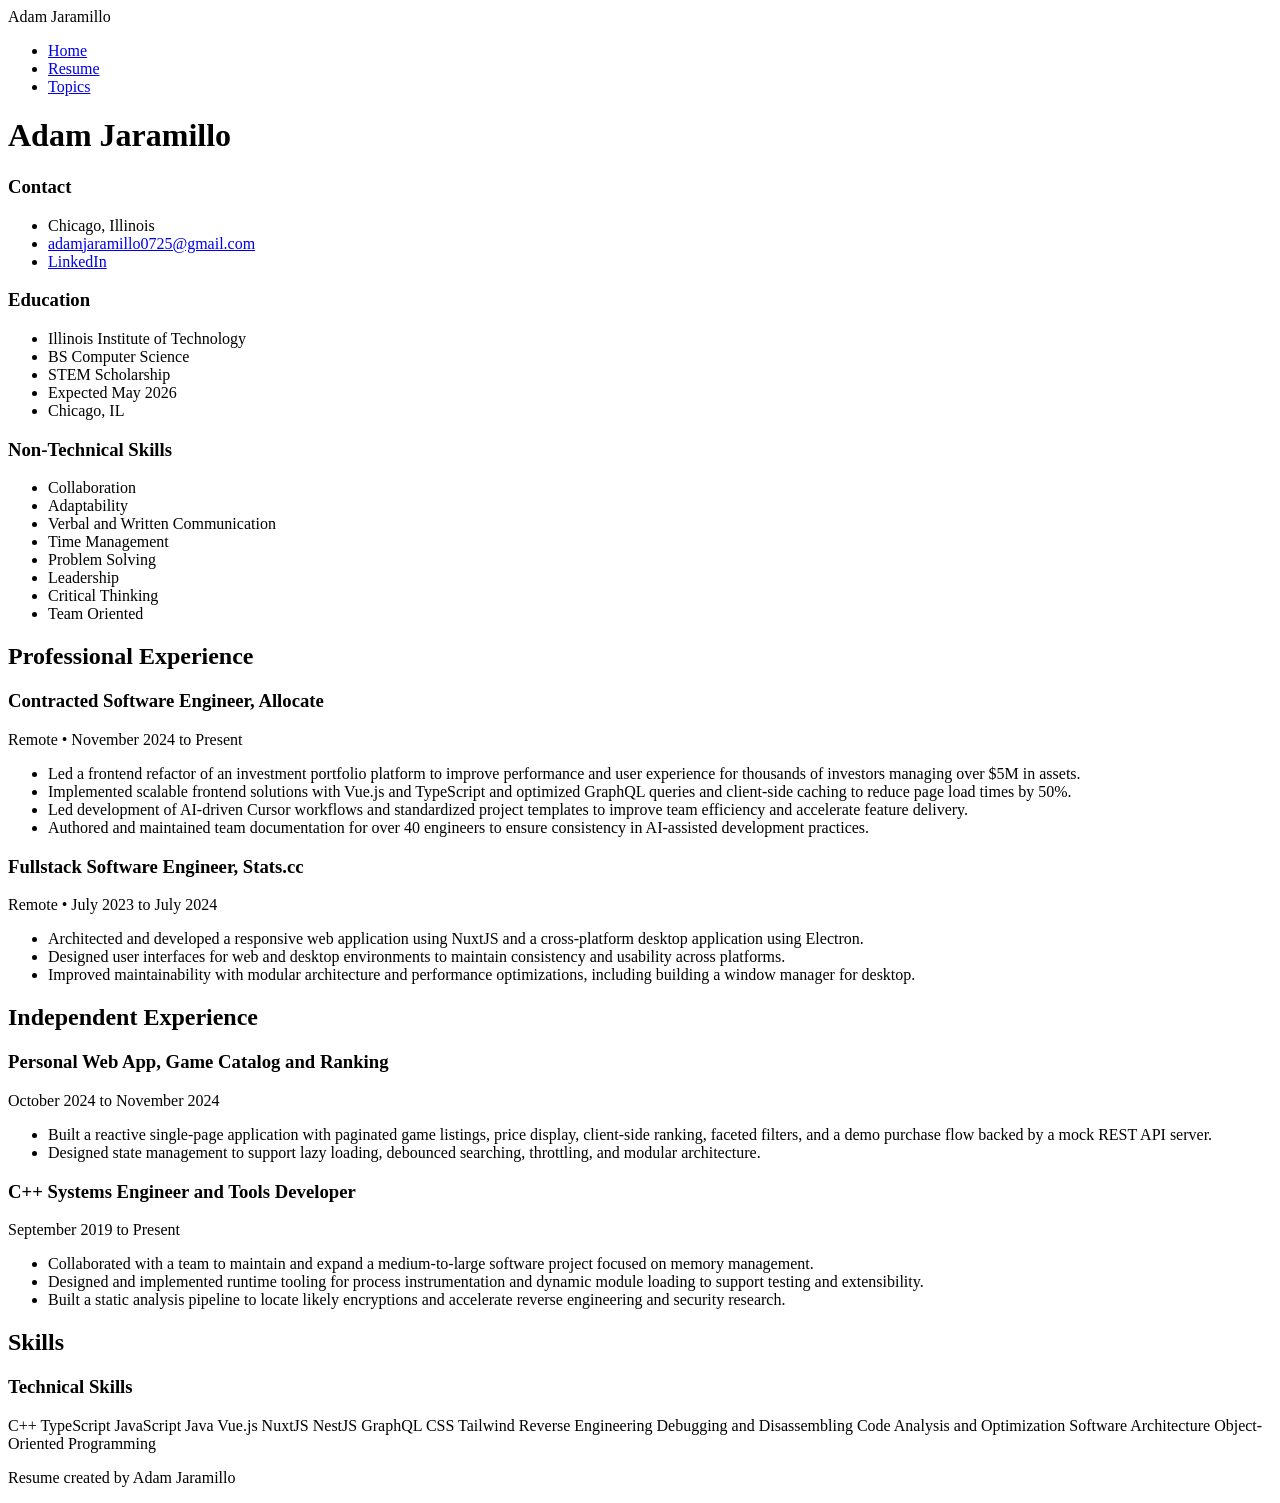
==== resume.html @ 9885abce "Modernized structure and styles" ====
<!DOCTYPE html>
<html lang="en">
  <head>
    <meta charset="UTF-8">
    <title>Resume</title>
    <link rel="stylesheet" href="styles.css">
  </head>
  <body>
    <nav>
      <div class="nav-inner">
        <span class="nav-logo">Adam Jaramillo</span>
        <ul>
          <li><a href="index.html">Home</a></li>
          <li><a href="resume.html" class="active">Resume</a></li>
          <li><a href="topics.html">Topics</a></li>
        </ul>
      </div>
    </nav>
    <header class="page-hero">
      <div class="container">
        <h1>Adam Jaramillo</h1>
      </div>
    </header>
    <main>
      <div class="container">
        <div class="resume-wrap">
          <aside class="resume-sidebar">
            <h3>Contact</h3>
            <div class="divider"></div>
            <ul>
              <li>Chicago, Illinois</li>
              <li><a href="mailto:adamjaramillo0725@gmail.com">adamjaramillo0725@gmail.com</a></li>
              <li><a href="https://www.linkedin.com/in/adam-jaramillo-408891251" target="_blank">LinkedIn</a></li>
            </ul>
            <h3>Education</h3>
            <div class="divider"></div>
            <ul>
              <li>Illinois Institute of Technology</li>
              <li>BS Computer Science</li>
              <li>STEM Scholarship</li>
              <li>Expected May 2026</li>
              <li>Chicago, IL</li>
            </ul>
            <h3>Non-Technical Skills</h3>
            <div class="divider"></div>
            <ul>
              <li>Collaboration</li>
              <li>Adaptability</li>
              <li>Verbal and Written Communication</li>
              <li>Time Management</li>
              <li>Problem Solving</li>
              <li>Leadership</li>
              <li>Critical Thinking</li>
              <li>Team Oriented</li>
            </ul>
          </aside>
          <div class="resume-main">
            <section>
              <h2>Professional Experience</h2>
              <div class="divider"></div>
              <div class="resume-entry">
                <h3>Contracted Software Engineer, Allocate</h3>
                <p class="meta">Remote &bull; November 2024 to Present</p>
                <ul>
                  <li>Led a frontend refactor of an investment portfolio platform to improve performance and user experience for thousands of investors managing over $5M in assets.</li>
                  <li>Implemented scalable frontend solutions with Vue.js and TypeScript and optimized GraphQL queries and client-side caching to reduce page load times by 50%.</li>
                  <li>Led development of AI-driven Cursor workflows and standardized project templates to improve team efficiency and accelerate feature delivery.</li>
                  <li>Authored and maintained team documentation for over 40 engineers to ensure consistency in AI-assisted development practices.</li>
                </ul>
              </div>
              <div class="resume-entry">
                <h3>Fullstack Software Engineer, Stats.cc</h3>
                <p class="meta">Remote &bull; July 2023 to July 2024</p>
                <ul>
                  <li>Architected and developed a responsive web application using NuxtJS and a cross-platform desktop application using Electron.</li>
                  <li>Designed user interfaces for web and desktop environments to maintain consistency and usability across platforms.</li>
                  <li>Improved maintainability with modular architecture and performance optimizations, including building a window manager for desktop.</li>
                </ul>
              </div>
            </section>
            <section>
              <h2>Independent Experience</h2>
              <div class="divider"></div>
              <div class="resume-entry">
                <h3>Personal Web App, Game Catalog and Ranking</h3>
                <p class="meta">October 2024 to November 2024</p>
                <ul>
                  <li>Built a reactive single-page application with paginated game listings, price display, client-side ranking, faceted filters, and a demo purchase flow backed by a mock REST API server.</li>
                  <li>Designed state management to support lazy loading, debounced searching, throttling, and modular architecture.</li>
                </ul>
              </div>
              <div class="resume-entry">
                <h3>C++ Systems Engineer and Tools Developer</h3>
                <p class="meta">September 2019 to Present</p>
                <ul>
                  <li>Collaborated with a team to maintain and expand a medium-to-large software project focused on memory management.</li>
                  <li>Designed and implemented runtime tooling for process instrumentation and dynamic module loading to support testing and extensibility.</li>
                  <li>Built a static analysis pipeline to locate likely encryptions and accelerate reverse engineering and security research.</li>
                </ul>
              </div>
            </section>
            <section>
              <h2>Skills</h2>
              <div class="divider"></div>
              <div class="resume-entry">
                <h3>Technical Skills</h3>
                <div class="skill-tags">
                  <span class="skill-tag">C++</span>
                  <span class="skill-tag">TypeScript</span>
                  <span class="skill-tag">JavaScript</span>
                  <span class="skill-tag">Java</span>
                  <span class="skill-tag">Vue.js</span>
                  <span class="skill-tag">NuxtJS</span>
                  <span class="skill-tag">NestJS</span>
                  <span class="skill-tag">GraphQL</span>
                  <span class="skill-tag">CSS</span>
                  <span class="skill-tag">Tailwind</span>
                  <span class="skill-tag">Reverse Engineering</span>
                  <span class="skill-tag">Debugging and Disassembling</span>
                  <span class="skill-tag">Code Analysis and Optimization</span>
                  <span class="skill-tag">Software Architecture</span>
                  <span class="skill-tag">Object-Oriented Programming</span>
                </div>
              </div>
            </section>
          </div>
        </div>
      </div>
    </main>
    <footer>
      <p>Resume created by Adam Jaramillo</p>
    </footer>
  </body>
</html>
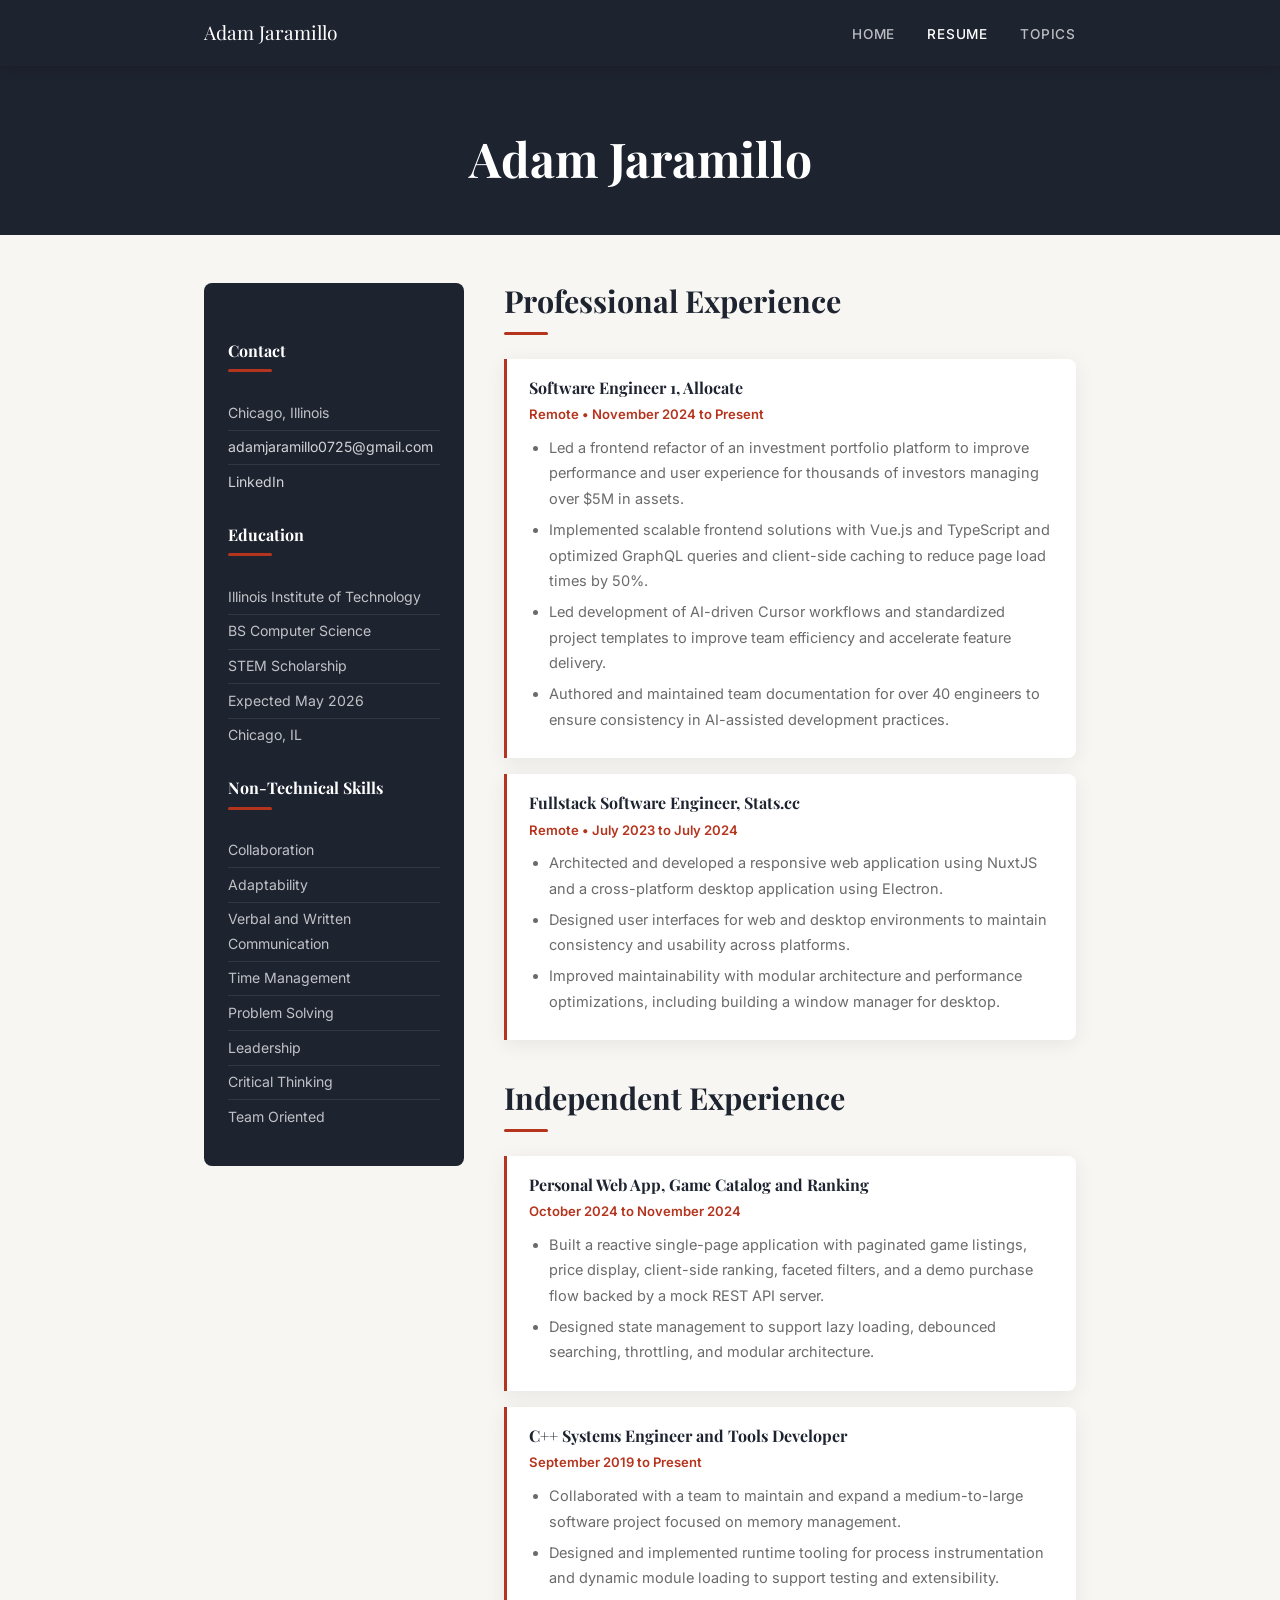
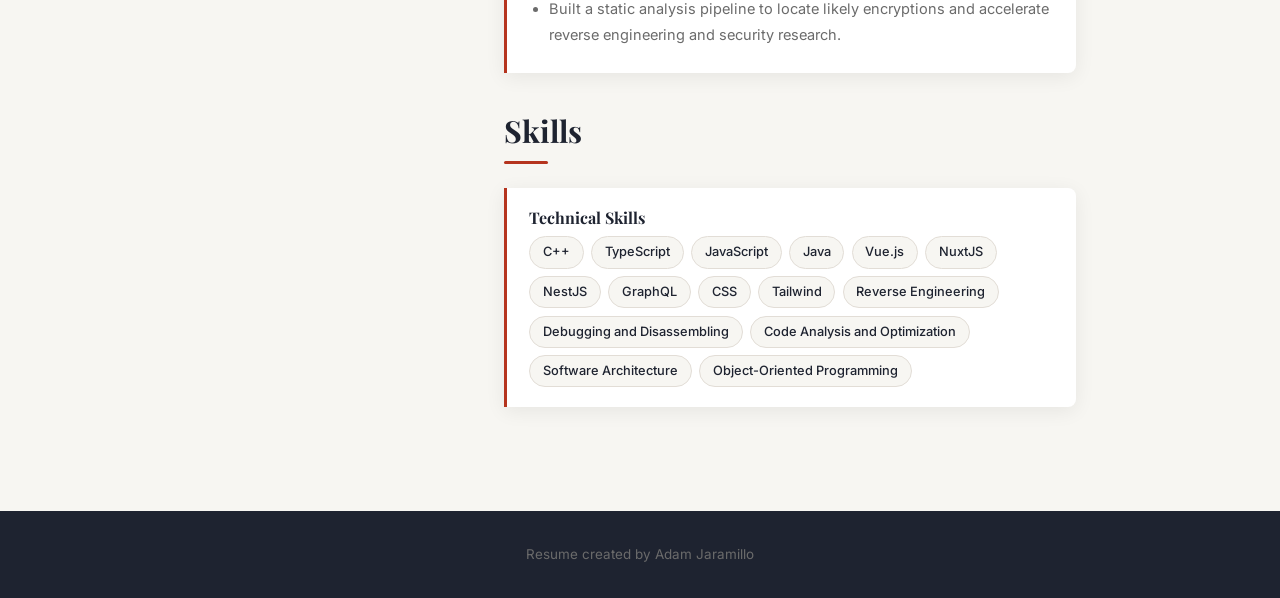
==== commit b4a3e91f: "Updated resume" ====
--- a/resume.html
+++ b/resume.html
@@ -59,7 +59,7 @@
               <h2>Professional Experience</h2>
               <div class="divider"></div>
               <div class="resume-entry">
-                <h3>Contracted Software Engineer, Allocate</h3>
+                <h3>Software Engineer 1, Allocate</h3>
                 <p class="meta">Remote &bull; November 2024 to Present</p>
                 <ul>
                   <li>Led a frontend refactor of an investment portfolio platform to improve performance and user experience for thousands of investors managing over $5M in assets.</li>
--- a/styles.css
+++ b/styles.css
@@ -0,0 +1,484 @@
+@import url('https://fonts.googleapis.com/css2?family=Playfair+Display:wght@700&family=Inter:wght@300;400;500;600&display=swap');
+
+/* reset */
+*,
+*::before,
+*::after {
+  box-sizing: border-box;
+  margin: 0;
+  padding: 0;
+}
+
+/* variables */
+:root {
+  --bg: #f7f6f2;
+  --surface: #ffffff;
+  --accent: #b5341e;
+  --dark: #1e2330;
+  --text: #1e2330;
+  --muted: #6b6b6b;
+  --border: #e2ddd6;
+  --font-h: 'Playfair Display', Georgia, serif;
+  --font-b: 'Inter', sans-serif;
+  --max: 920px;
+  --r: 8px;
+  --shadow: 0 4px 20px rgba(0, 0, 0, 0.07);
+  --ease: 0.22s ease;
+}
+
+html {
+  scroll-behavior: smooth;
+}
+
+body {
+  font-family: var(--font-b);
+  background: var(--bg);
+  color: var(--text);
+  font-size: 1rem;
+  line-height: 1.75;
+}
+
+/* element */
+h1,
+h2,
+h3 {
+  font-family: var(--font-h);
+  color: var(--dark);
+  line-height: 1.2;
+}
+
+h1 {
+  font-size: clamp(2rem, 5vw, 3rem);
+}
+
+h2 {
+  font-size: clamp(1.35rem, 3vw, 1.9rem);
+  margin-bottom: 0.75rem;
+}
+
+h3 {
+  font-size: 1.1rem;
+  margin-bottom: 0.4rem;
+}
+
+p {
+  color: var(--muted);
+  margin-bottom: 0.9rem;
+}
+
+p:last-child {
+  margin-bottom: 0;
+}
+
+a {
+  color: var(--accent);
+  text-decoration: none;
+  transition: opacity var(--ease);
+}
+
+a:hover {
+  opacity: 0.7;
+}
+
+ul {
+  list-style: none;
+}
+
+img,
+video {
+  display: block;
+  max-width: 100%;
+  border-radius: var(--r);
+}
+
+/* helpers */
+.container {
+  max-width: var(--max);
+  margin: 0 auto;
+  padding: 0 1.5rem;
+}
+
+.section {
+  padding: 4rem 0;
+}
+
+.alt-section {
+  background: var(--surface);
+  border-top: 1px solid var(--border);
+  border-bottom: 1px solid var(--border);
+}
+
+.divider {
+  width: 44px;
+  height: 3px;
+  background: var(--accent);
+  border-radius: 2px;
+  margin: 0.6rem 0 1.5rem;
+}
+
+/* nav */
+nav {
+  background: var(--dark);
+  position: sticky;
+  top: 0;
+  z-index: 100;
+  box-shadow: 0 2px 12px rgba(0, 0, 0, 0.18);
+}
+
+.nav-inner {
+  display: flex;
+  align-items: center;
+  justify-content: space-between;
+  padding: 1rem 1.5rem;
+  max-width: var(--max);
+  margin: 0 auto;
+}
+
+.nav-logo {
+  font-family: var(--font-h);
+  font-size: 1.2rem;
+  color: #fff;
+}
+
+nav ul {
+  display: flex;
+  gap: 2rem;
+}
+
+nav ul li a {
+  color: rgba(255, 255, 255, 0.7);
+  font-size: 0.85rem;
+  font-weight: 500;
+  letter-spacing: 0.06em;
+  text-transform: uppercase;
+  transition: color var(--ease);
+}
+
+nav ul li a:hover,
+nav ul li a.active {
+  color: #fff;
+  opacity: 1;
+}
+
+/* hero */
+.hero {
+  background: var(--dark);
+  color: #fff;
+  padding: 6rem 1.5rem 5rem;
+  text-align: center;
+  position: relative;
+  overflow: hidden;
+}
+
+.hero::before {
+  content: '';
+  position: absolute;
+  inset: 0;
+  background: radial-gradient(ellipse at 65% 35%, rgba(181, 52, 30, 0.38) 0%, transparent 65%);
+}
+
+.hero h1 {
+  color: #fff;
+  position: relative;
+}
+
+.hero .subtitle {
+  color: rgba(255, 255, 255, 0.65);
+  margin: 0.75rem 0 2rem;
+  position: relative;
+}
+
+.btn {
+  display: inline-block;
+  padding: 0.7rem 1.9rem;
+  background: var(--accent);
+  color: #fff;
+  border-radius: var(--r);
+  font-weight: 600;
+  font-size: 0.9rem;
+  letter-spacing: 0.04em;
+  transition: background var(--ease), transform var(--ease);
+  position: relative;
+}
+
+.btn:hover {
+  background: #932a18;
+  opacity: 1;
+  transform: translateY(-2px);
+}
+
+.btn-dark {
+  background: var(--dark);
+}
+
+.btn-dark:hover {
+  background: #111827;
+}
+
+/* cards */
+.card-grid {
+  display: grid;
+  grid-template-columns: repeat(auto-fit, minmax(255px, 1fr));
+  gap: 1.5rem;
+  margin-top: 2rem;
+}
+
+.card {
+  background: var(--bg);
+  border: 1px solid var(--border);
+  border-radius: var(--r);
+  padding: 1.6rem;
+  box-shadow: var(--shadow);
+  transition: transform var(--ease), box-shadow var(--ease);
+}
+
+.card:hover {
+  transform: translateY(-4px);
+  box-shadow: 0 10px 32px rgba(0, 0, 0, 0.11);
+}
+
+.card h3 {
+  color: var(--dark);
+}
+
+.card-list {
+  list-style: disc;
+  padding-left: 1.2rem;
+  color: var(--muted);
+  font-size: 0.93rem;
+}
+
+.card-list li {
+  margin-bottom: 0.4rem;
+}
+
+.card-figure {
+  margin-top: 1rem;
+}
+
+.card-figure figcaption {
+  font-size: 0.8rem;
+  color: var(--muted);
+  margin-top: 0.5rem;
+  font-style: italic;
+}
+
+.card-img {
+  width: 100%;
+  object-fit: cover;
+  max-height: 200px;
+}
+
+/* resume */
+.resume-wrap {
+  display: grid;
+  grid-template-columns: 260px 1fr;
+  gap: 2.5rem;
+  padding: 3rem 0 4rem;
+  align-items: start;
+}
+
+.resume-sidebar {
+  background: var(--dark);
+  color: #fff;
+  border-radius: var(--r);
+  padding: 2rem 1.5rem;
+  position: sticky;
+  top: 80px;
+}
+
+.resume-sidebar h2,
+.resume-sidebar h3 {
+  color: #fff;
+}
+
+.resume-sidebar .divider {
+  background: var(--accent);
+}
+
+.resume-sidebar p,
+.resume-sidebar li {
+  color: rgba(255, 255, 255, 0.72);
+  font-size: 0.88rem;
+}
+
+.resume-sidebar ul {
+  margin-top: 0.4rem;
+}
+
+.resume-sidebar ul li {
+  padding: 0.28rem 0;
+  border-bottom: 1px solid rgba(255, 255, 255, 0.09);
+}
+
+.resume-sidebar ul li:last-child {
+  border-bottom: none;
+}
+
+.resume-sidebar h3 {
+  margin-top: 1.6rem;
+  font-size: 1rem;
+}
+
+.resume-sidebar a {
+  color: rgba(255, 255, 255, 0.8);
+}
+
+.resume-main section {
+  margin-bottom: 2.5rem;
+}
+
+.resume-entry {
+  background: var(--surface);
+  border-left: 3px solid var(--accent);
+  border-radius: 0 var(--r) var(--r) 0;
+  padding: 1.2rem 1.4rem;
+  margin-bottom: 1rem;
+  box-shadow: var(--shadow);
+}
+
+.resume-entry h3 {
+  font-size: 1rem;
+  color: var(--dark);
+}
+
+.resume-entry .meta {
+  font-size: 0.82rem;
+  color: var(--accent);
+  font-weight: 600;
+  margin: 0.25rem 0 0.6rem;
+}
+
+.resume-entry p {
+  font-size: 0.91rem;
+}
+
+.resume-entry ul {
+  list-style: disc;
+  padding-left: 1.2rem;
+  color: var(--muted);
+  font-size: 0.91rem;
+}
+
+.resume-entry ul li {
+  margin-bottom: 0.35rem;
+}
+
+.skill-tags {
+  display: flex;
+  flex-wrap: wrap;
+  gap: 0.45rem;
+  margin-top: 0.6rem;
+}
+
+.skill-tag {
+  background: var(--bg);
+  border: 1px solid var(--border);
+  border-radius: 99px;
+  padding: 0.25rem 0.8rem;
+  font-size: 0.8rem;
+  font-weight: 500;
+  color: var(--dark);
+}
+
+/* topics */
+.page-hero {
+  background: var(--dark);
+  padding: 4rem 1.5rem 3rem;
+  text-align: center;
+}
+
+.page-hero h1 {
+  color: #fff;
+}
+
+.page-hero p {
+  color: rgba(255, 255, 255, 0.65);
+  max-width: 560px;
+  margin: 0.5rem auto 0;
+}
+
+.topics-grid {
+  display: grid;
+  grid-template-columns: repeat(auto-fit, minmax(270px, 1fr));
+  gap: 1.75rem;
+  margin-top: 2.5rem;
+}
+
+.topic-card {
+  background: var(--surface);
+  border: 1px solid var(--border);
+  border-radius: var(--r);
+  overflow: hidden;
+  box-shadow: var(--shadow);
+  transition: transform var(--ease), box-shadow var(--ease);
+}
+
+.topic-card:hover {
+  transform: translateY(-5px);
+  box-shadow: 0 12px 36px rgba(0, 0, 0, 0.12);
+}
+
+.topic-card-header {
+  background: var(--dark);
+  color: #fff;
+  padding: 1.1rem 1.4rem;
+  font-family: var(--font-h);
+  font-size: 1.05rem;
+}
+
+.topic-card-body {
+  padding: 1.25rem 1.4rem;
+}
+
+.topic-card-body p {
+  font-size: 0.91rem;
+  margin-bottom: 0.6rem;
+}
+
+.topic-card-body ul {
+  list-style: disc;
+  padding-left: 1.2rem;
+  color: var(--muted);
+  font-size: 0.88rem;
+}
+
+.topic-card-body ul li {
+  margin-bottom: 0.3rem;
+}
+
+.topic-card figure {
+  margin-top: 1rem;
+}
+
+.topic-card figure img {
+  width: 100%;
+  max-height: 200px;
+  object-fit: cover;
+  border-radius: 0;
+}
+
+.topic-card figcaption {
+  font-size: 0.8rem;
+  color: var(--muted);
+  padding: 0.5rem 1.4rem 0;
+  font-style: italic;
+}
+
+/* footer */
+footer {
+  background: var(--dark);
+  color: rgba(255, 255, 255, 0.55);
+  text-align: center;
+  padding: 2rem 1.5rem;
+  font-size: 0.84rem;
+}
+
+footer a {
+  color: rgba(255, 255, 255, 0.75);
+}
+
+footer a:hover {
+  color: #fff;
+  opacity: 1;
+}
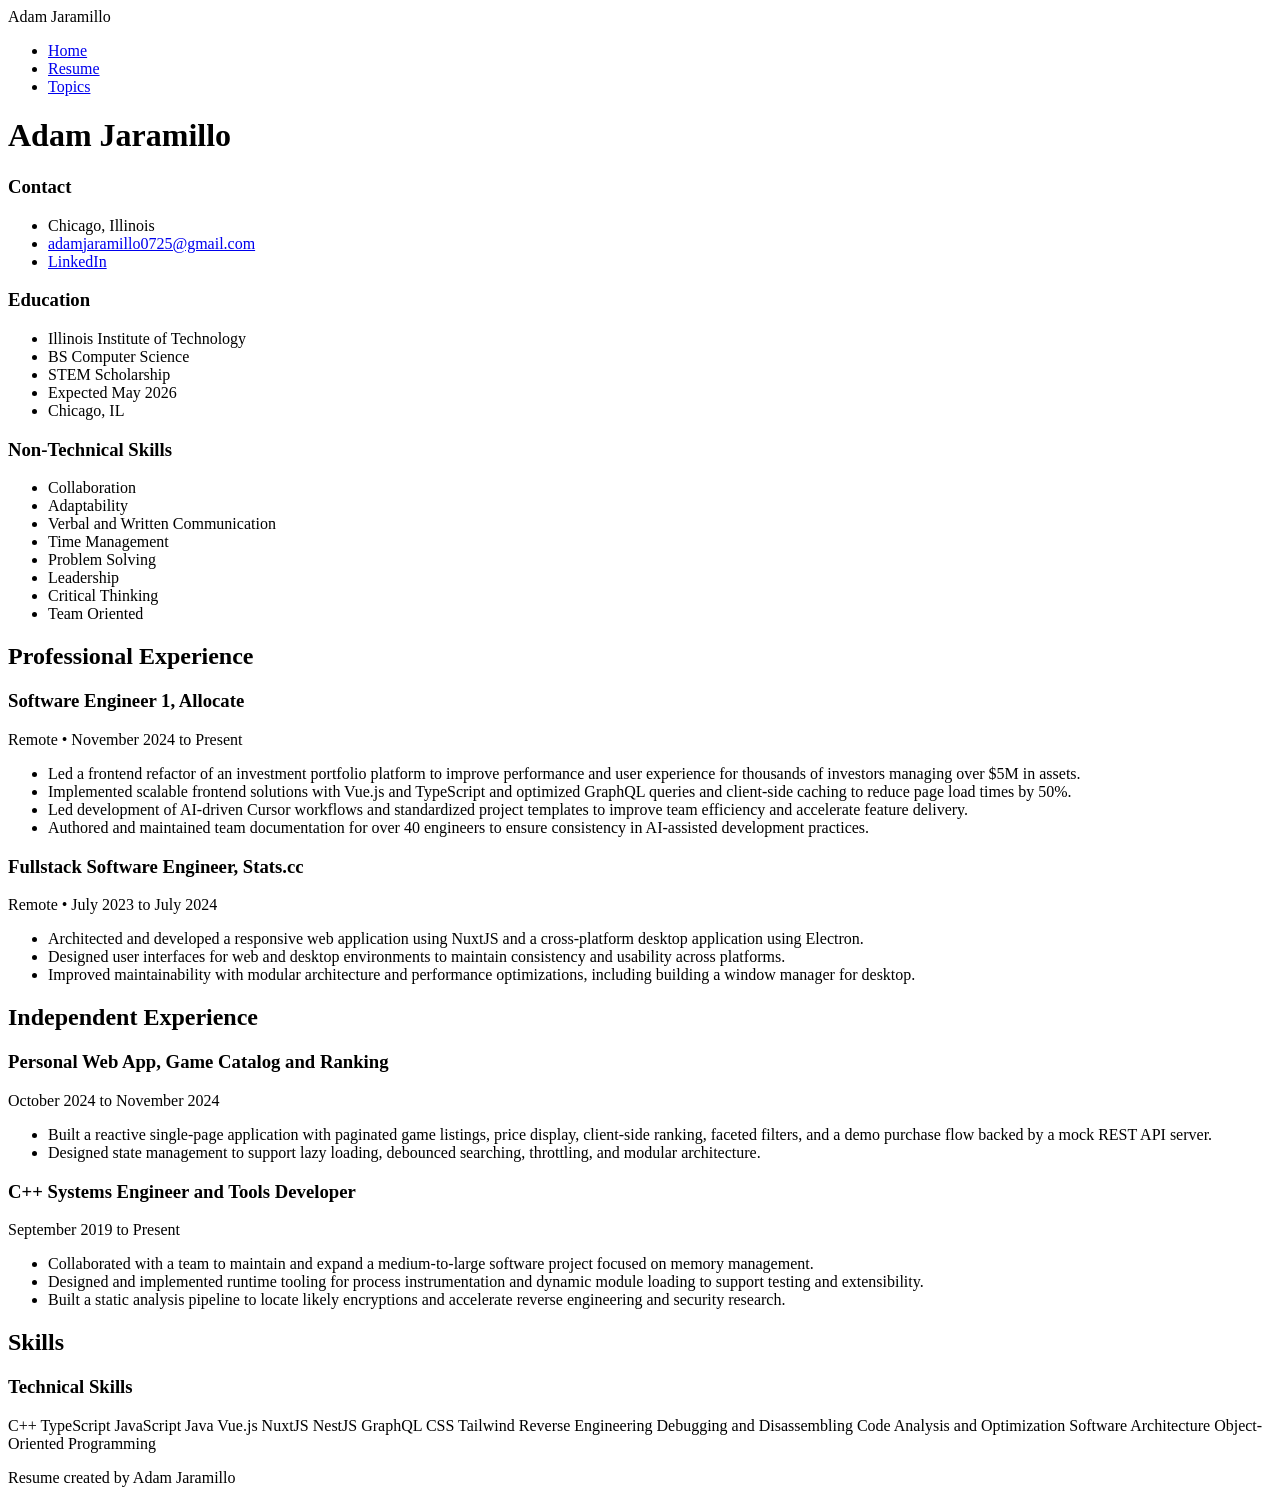
==== commit c06daa85: "refactor: remove css class names for refactoring" ====
--- a/resume.html
+++ b/resume.html
@@ -7,33 +7,31 @@
   </head>
   <body>
     <nav>
-      <div class="nav-inner">
-        <span class="nav-logo">Adam Jaramillo</span>
+      <div>
+        <span>Adam Jaramillo</span>
         <ul>
           <li><a href="index.html">Home</a></li>
-          <li><a href="resume.html" class="active">Resume</a></li>
+          <li><a href="resume.html">Resume</a></li>
           <li><a href="topics.html">Topics</a></li>
         </ul>
       </div>
     </nav>
-    <header class="page-hero">
-      <div class="container">
+    <header>
+      <div>
         <h1>Adam Jaramillo</h1>
       </div>
     </header>
     <main>
-      <div class="container">
-        <div class="resume-wrap">
-          <aside class="resume-sidebar">
+      <div>
+        <div>
+          <aside>
             <h3>Contact</h3>
-            <div class="divider"></div>
             <ul>
               <li>Chicago, Illinois</li>
               <li><a href="mailto:adamjaramillo0725@gmail.com">adamjaramillo0725@gmail.com</a></li>
               <li><a href="https://www.linkedin.com/in/adam-jaramillo-408891251" target="_blank">LinkedIn</a></li>
             </ul>
             <h3>Education</h3>
-            <div class="divider"></div>
             <ul>
               <li>Illinois Institute of Technology</li>
               <li>BS Computer Science</li>
@@ -42,7 +40,6 @@
               <li>Chicago, IL</li>
             </ul>
             <h3>Non-Technical Skills</h3>
-            <div class="divider"></div>
             <ul>
               <li>Collaboration</li>
               <li>Adaptability</li>
@@ -54,13 +51,12 @@
               <li>Team Oriented</li>
             </ul>
           </aside>
-          <div class="resume-main">
+          <div>
             <section>
               <h2>Professional Experience</h2>
-              <div class="divider"></div>
-              <div class="resume-entry">
+              <div>
                 <h3>Software Engineer 1, Allocate</h3>
-                <p class="meta">Remote &bull; November 2024 to Present</p>
+                <p>Remote &bull; November 2024 to Present</p>
                 <ul>
                   <li>Led a frontend refactor of an investment portfolio platform to improve performance and user experience for thousands of investors managing over $5M in assets.</li>
                   <li>Implemented scalable frontend solutions with Vue.js and TypeScript and optimized GraphQL queries and client-side caching to reduce page load times by 50%.</li>
@@ -68,9 +64,9 @@
                   <li>Authored and maintained team documentation for over 40 engineers to ensure consistency in AI-assisted development practices.</li>
                 </ul>
               </div>
-              <div class="resume-entry">
+              <div>
                 <h3>Fullstack Software Engineer, Stats.cc</h3>
-                <p class="meta">Remote &bull; July 2023 to July 2024</p>
+                <p>Remote &bull; July 2023 to July 2024</p>
                 <ul>
                   <li>Architected and developed a responsive web application using NuxtJS and a cross-platform desktop application using Electron.</li>
                   <li>Designed user interfaces for web and desktop environments to maintain consistency and usability across platforms.</li>
@@ -80,18 +76,17 @@
             </section>
             <section>
               <h2>Independent Experience</h2>
-              <div class="divider"></div>
-              <div class="resume-entry">
+              <div>
                 <h3>Personal Web App, Game Catalog and Ranking</h3>
-                <p class="meta">October 2024 to November 2024</p>
+                <p>October 2024 to November 2024</p>
                 <ul>
                   <li>Built a reactive single-page application with paginated game listings, price display, client-side ranking, faceted filters, and a demo purchase flow backed by a mock REST API server.</li>
                   <li>Designed state management to support lazy loading, debounced searching, throttling, and modular architecture.</li>
                 </ul>
               </div>
-              <div class="resume-entry">
+              <div>
                 <h3>C++ Systems Engineer and Tools Developer</h3>
-                <p class="meta">September 2019 to Present</p>
+                <p>September 2019 to Present</p>
                 <ul>
                   <li>Collaborated with a team to maintain and expand a medium-to-large software project focused on memory management.</li>
                   <li>Designed and implemented runtime tooling for process instrumentation and dynamic module loading to support testing and extensibility.</li>
@@ -101,25 +96,24 @@
             </section>
             <section>
               <h2>Skills</h2>
-              <div class="divider"></div>
-              <div class="resume-entry">
+              <div>
                 <h3>Technical Skills</h3>
-                <div class="skill-tags">
-                  <span class="skill-tag">C++</span>
-                  <span class="skill-tag">TypeScript</span>
-                  <span class="skill-tag">JavaScript</span>
-                  <span class="skill-tag">Java</span>
-                  <span class="skill-tag">Vue.js</span>
-                  <span class="skill-tag">NuxtJS</span>
-                  <span class="skill-tag">NestJS</span>
-                  <span class="skill-tag">GraphQL</span>
-                  <span class="skill-tag">CSS</span>
-                  <span class="skill-tag">Tailwind</span>
-                  <span class="skill-tag">Reverse Engineering</span>
-                  <span class="skill-tag">Debugging and Disassembling</span>
-                  <span class="skill-tag">Code Analysis and Optimization</span>
-                  <span class="skill-tag">Software Architecture</span>
-                  <span class="skill-tag">Object-Oriented Programming</span>
+                <div>
+                  <span>C++</span>
+                  <span>TypeScript</span>
+                  <span>JavaScript</span>
+                  <span>Java</span>
+                  <span>Vue.js</span>
+                  <span>NuxtJS</span>
+                  <span>NestJS</span>
+                  <span>GraphQL</span>
+                  <span>CSS</span>
+                  <span>Tailwind</span>
+                  <span>Reverse Engineering</span>
+                  <span>Debugging and Disassembling</span>
+                  <span>Code Analysis and Optimization</span>
+                  <span>Software Architecture</span>
+                  <span>Object-Oriented Programming</span>
                 </div>
               </div>
             </section>
@@ -131,4 +125,4 @@
       <p>Resume created by Adam Jaramillo</p>
     </footer>
   </body>
-</html>
+</html>
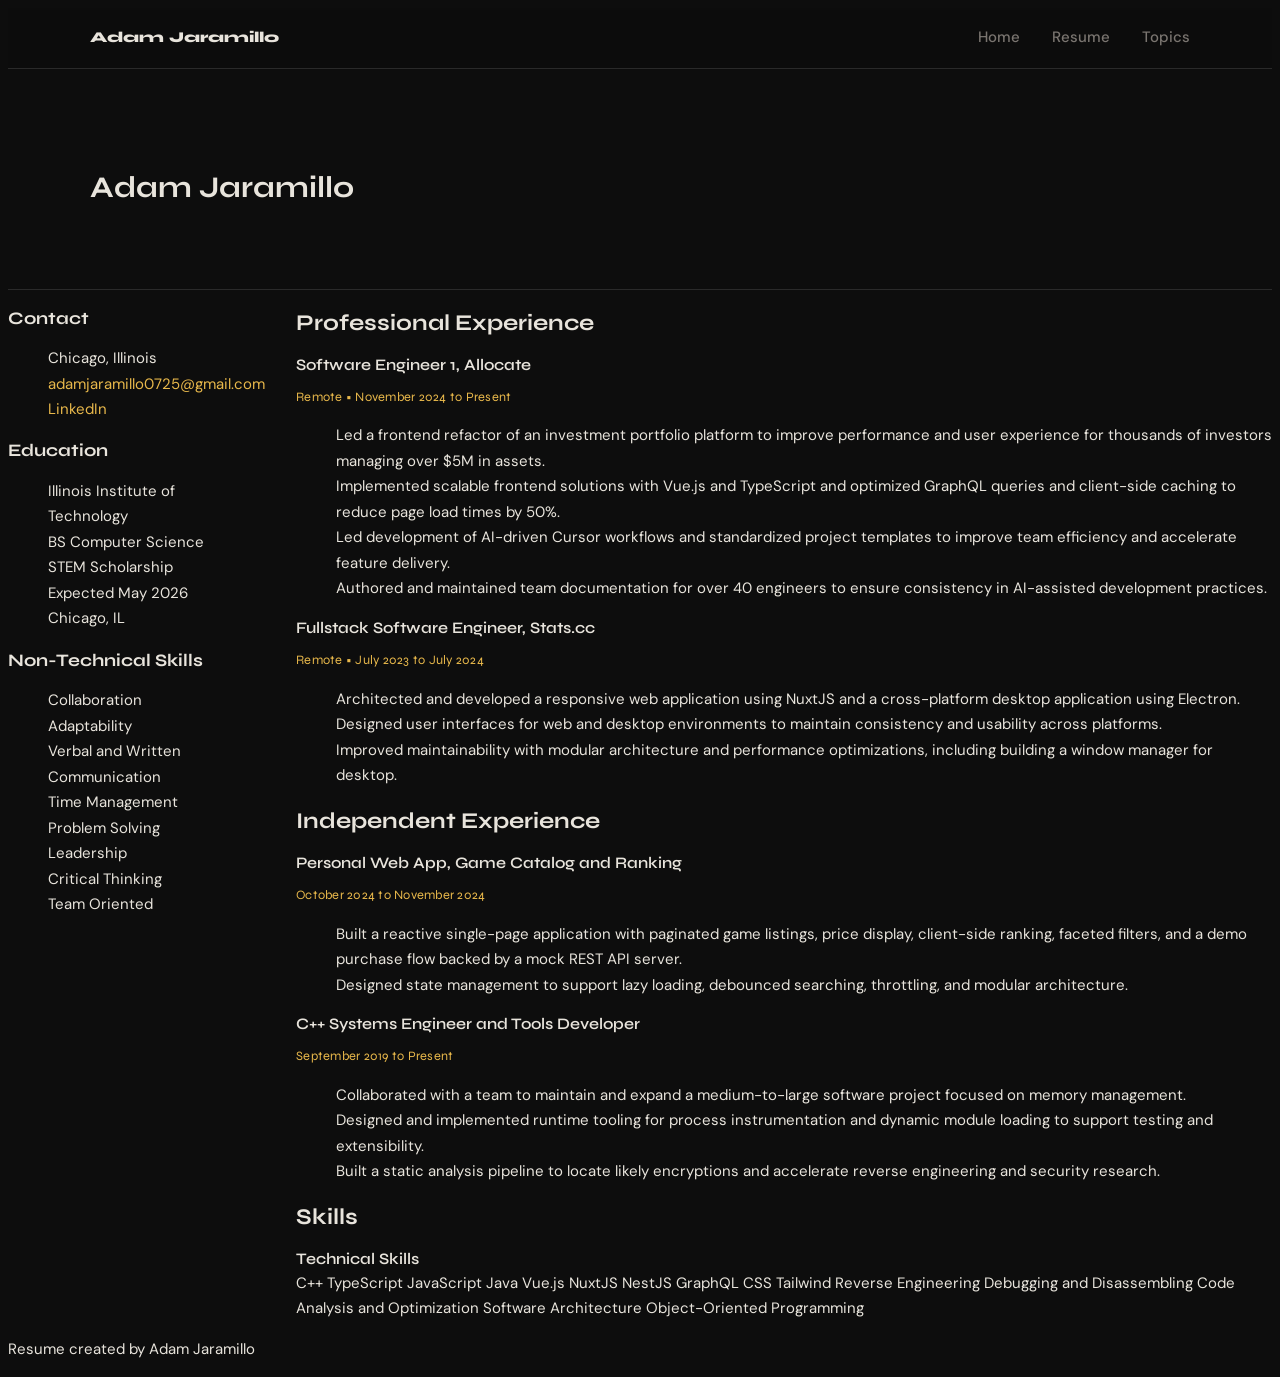
==== commit e420bfb8: "feat: add grid layout with entry styles" ====
--- a/resume.html
+++ b/resume.html
@@ -22,102 +22,100 @@
       </div>
     </header>
     <main>
-      <div>
+      <div class="resume-grid">
+        <aside>
+          <h3>Contact</h3>
+          <ul>
+            <li>Chicago, Illinois</li>
+            <li><a href="mailto:adamjaramillo0725@gmail.com">adamjaramillo0725@gmail.com</a></li>
+            <li><a href="https://www.linkedin.com/in/adam-jaramillo-408891251" target="_blank">LinkedIn</a></li>
+          </ul>
+          <h3>Education</h3>
+          <ul>
+            <li>Illinois Institute of Technology</li>
+            <li>BS Computer Science</li>
+            <li>STEM Scholarship</li>
+            <li>Expected May 2026</li>
+            <li>Chicago, IL</li>
+          </ul>
+          <h3>Non-Technical Skills</h3>
+          <ul>
+            <li>Collaboration</li>
+            <li>Adaptability</li>
+            <li>Verbal and Written Communication</li>
+            <li>Time Management</li>
+            <li>Problem Solving</li>
+            <li>Leadership</li>
+            <li>Critical Thinking</li>
+            <li>Team Oriented</li>
+          </ul>
+        </aside>
         <div>
-          <aside>
-            <h3>Contact</h3>
-            <ul>
-              <li>Chicago, Illinois</li>
-              <li><a href="mailto:adamjaramillo0725@gmail.com">adamjaramillo0725@gmail.com</a></li>
-              <li><a href="https://www.linkedin.com/in/adam-jaramillo-408891251" target="_blank">LinkedIn</a></li>
-            </ul>
-            <h3>Education</h3>
-            <ul>
-              <li>Illinois Institute of Technology</li>
-              <li>BS Computer Science</li>
-              <li>STEM Scholarship</li>
-              <li>Expected May 2026</li>
-              <li>Chicago, IL</li>
-            </ul>
-            <h3>Non-Technical Skills</h3>
-            <ul>
-              <li>Collaboration</li>
-              <li>Adaptability</li>
-              <li>Verbal and Written Communication</li>
-              <li>Time Management</li>
-              <li>Problem Solving</li>
-              <li>Leadership</li>
-              <li>Critical Thinking</li>
-              <li>Team Oriented</li>
-            </ul>
-          </aside>
-          <div>
-            <section>
-              <h2>Professional Experience</h2>
+          <section>
+            <h2>Professional Experience</h2>
+            <div class="resume-entry">
+              <h3>Software Engineer 1, Allocate</h3>
+              <p>Remote &bull; November 2024 to Present</p>
+              <ul>
+                <li>Led a frontend refactor of an investment portfolio platform to improve performance and user experience for thousands of investors managing over $5M in assets.</li>
+                <li>Implemented scalable frontend solutions with Vue.js and TypeScript and optimized GraphQL queries and client-side caching to reduce page load times by 50%.</li>
+                <li>Led development of AI-driven Cursor workflows and standardized project templates to improve team efficiency and accelerate feature delivery.</li>
+                <li>Authored and maintained team documentation for over 40 engineers to ensure consistency in AI-assisted development practices.</li>
+              </ul>
+            </div>
+            <div class="resume-entry">
+              <h3>Fullstack Software Engineer, Stats.cc</h3>
+              <p>Remote &bull; July 2023 to July 2024</p>
+              <ul>
+                <li>Architected and developed a responsive web application using NuxtJS and a cross-platform desktop application using Electron.</li>
+                <li>Designed user interfaces for web and desktop environments to maintain consistency and usability across platforms.</li>
+                <li>Improved maintainability with modular architecture and performance optimizations, including building a window manager for desktop.</li>
+              </ul>
+            </div>
+          </section>
+          <section>
+            <h2>Independent Experience</h2>
+            <div class="resume-entry">
+              <h3>Personal Web App, Game Catalog and Ranking</h3>
+              <p>October 2024 to November 2024</p>
+              <ul>
+                <li>Built a reactive single-page application with paginated game listings, price display, client-side ranking, faceted filters, and a demo purchase flow backed by a mock REST API server.</li>
+                <li>Designed state management to support lazy loading, debounced searching, throttling, and modular architecture.</li>
+              </ul>
+            </div>
+            <div class="resume-entry">
+              <h3>C++ Systems Engineer and Tools Developer</h3>
+              <p>September 2019 to Present</p>
+              <ul>
+                <li>Collaborated with a team to maintain and expand a medium-to-large software project focused on memory management.</li>
+                <li>Designed and implemented runtime tooling for process instrumentation and dynamic module loading to support testing and extensibility.</li>
+                <li>Built a static analysis pipeline to locate likely encryptions and accelerate reverse engineering and security research.</li>
+              </ul>
+            </div>
+          </section>
+          <section>
+            <h2>Skills</h2>
+            <div class="resume-entry">
+              <h3>Technical Skills</h3>
               <div>
-                <h3>Software Engineer 1, Allocate</h3>
-                <p>Remote &bull; November 2024 to Present</p>
-                <ul>
-                  <li>Led a frontend refactor of an investment portfolio platform to improve performance and user experience for thousands of investors managing over $5M in assets.</li>
-                  <li>Implemented scalable frontend solutions with Vue.js and TypeScript and optimized GraphQL queries and client-side caching to reduce page load times by 50%.</li>
-                  <li>Led development of AI-driven Cursor workflows and standardized project templates to improve team efficiency and accelerate feature delivery.</li>
-                  <li>Authored and maintained team documentation for over 40 engineers to ensure consistency in AI-assisted development practices.</li>
-                </ul>
+                <span>C++</span>
+                <span>TypeScript</span>
+                <span>JavaScript</span>
+                <span>Java</span>
+                <span>Vue.js</span>
+                <span>NuxtJS</span>
+                <span>NestJS</span>
+                <span>GraphQL</span>
+                <span>CSS</span>
+                <span>Tailwind</span>
+                <span>Reverse Engineering</span>
+                <span>Debugging and Disassembling</span>
+                <span>Code Analysis and Optimization</span>
+                <span>Software Architecture</span>
+                <span>Object-Oriented Programming</span>
               </div>
-              <div>
-                <h3>Fullstack Software Engineer, Stats.cc</h3>
-                <p>Remote &bull; July 2023 to July 2024</p>
-                <ul>
-                  <li>Architected and developed a responsive web application using NuxtJS and a cross-platform desktop application using Electron.</li>
-                  <li>Designed user interfaces for web and desktop environments to maintain consistency and usability across platforms.</li>
-                  <li>Improved maintainability with modular architecture and performance optimizations, including building a window manager for desktop.</li>
-                </ul>
-              </div>
-            </section>
-            <section>
-              <h2>Independent Experience</h2>
-              <div>
-                <h3>Personal Web App, Game Catalog and Ranking</h3>
-                <p>October 2024 to November 2024</p>
-                <ul>
-                  <li>Built a reactive single-page application with paginated game listings, price display, client-side ranking, faceted filters, and a demo purchase flow backed by a mock REST API server.</li>
-                  <li>Designed state management to support lazy loading, debounced searching, throttling, and modular architecture.</li>
-                </ul>
-              </div>
-              <div>
-                <h3>C++ Systems Engineer and Tools Developer</h3>
-                <p>September 2019 to Present</p>
-                <ul>
-                  <li>Collaborated with a team to maintain and expand a medium-to-large software project focused on memory management.</li>
-                  <li>Designed and implemented runtime tooling for process instrumentation and dynamic module loading to support testing and extensibility.</li>
-                  <li>Built a static analysis pipeline to locate likely encryptions and accelerate reverse engineering and security research.</li>
-                </ul>
-              </div>
-            </section>
-            <section>
-              <h2>Skills</h2>
-              <div>
-                <h3>Technical Skills</h3>
-                <div>
-                  <span>C++</span>
-                  <span>TypeScript</span>
-                  <span>JavaScript</span>
-                  <span>Java</span>
-                  <span>Vue.js</span>
-                  <span>NuxtJS</span>
-                  <span>NestJS</span>
-                  <span>GraphQL</span>
-                  <span>CSS</span>
-                  <span>Tailwind</span>
-                  <span>Reverse Engineering</span>
-                  <span>Debugging and Disassembling</span>
-                  <span>Code Analysis and Optimization</span>
-                  <span>Software Architecture</span>
-                  <span>Object-Oriented Programming</span>
-                </div>
-              </div>
-            </section>
-          </div>
+            </div>
+          </section>
         </div>
       </div>
     </main>
--- a/styles.css
+++ b/styles.css
@@ -0,0 +1,201 @@
+@import url('https://fonts.googleapis.com/css2?family=Syne:wght@400;600;700;800&family=DM+Sans:ital,opsz,wght@0,9..40,300;0,9..40,400;0,9..40,500;1,9..40,300&display=swap');
+
+/* Variables */
+:root {
+  --bg:            #0d0d0d;
+  --bg-3:          #1c1c1c;
+  --text:          #e8e4dc;
+  --accent:        #e8b84b;
+  --accent-dim:    #b08c2e;
+  --border:        #2a2a2a;
+  --muted:         #7a7570;
+  --sans: 'DM Sans', sans-serif;
+  --display: 'Syne', sans-serif;
+  --radius:        6px;
+  --nav-h:         60px;
+}
+
+/* Design */
+body {
+  background: var(--bg);
+  color: var(--text);
+  font-family: var(--sans);
+  font-size: 15px;
+  line-height: 1.7;
+}
+
+a {
+  color: var(--accent);
+  text-decoration: none;
+  transition: color 0.2s;
+}
+
+a:hover {
+  color: var(--accent-dim);
+}
+
+img,
+video {
+  max-width: 100%;
+  height: auto;
+  display: block;
+  border-radius: var(--radius);
+}
+
+ul {
+  list-style: none;
+}
+
+h1,
+h2,
+h3,
+h4 {
+  font-family: var(--display);
+  font-weight: 700;
+  line-height: 1.2;
+}
+
+/* Nav */
+nav {
+  position: sticky;
+  top: 0;
+  z-index: 100;
+  background: rgba(13,13,13,.85);
+  border-bottom: 1px solid var(--border);
+  height: var(--nav-h);
+}
+ 
+nav > div {
+  max-width: 1100px;
+  margin: 0 auto;
+  padding: 0 2rem;
+  height: 100%;
+  display: flex;
+  align-items: center;
+  justify-content: space-between;
+}
+ 
+nav span {
+  font-family: var(--display);
+  font-weight: 800;
+  color: var(--text);
+}
+ 
+nav ul {
+  display: flex;
+  gap: 2rem;
+}
+ 
+nav ul li a {
+  font-weight: 500;
+  color: var(--muted);
+}
+ 
+nav ul li a:hover { 
+  color: var(--accent); 
+}
+
+/* Header */
+header {
+  padding: 5rem 2rem 4rem;
+  border-bottom: 1px solid var(--border);
+}
+ 
+header > div {
+  max-width: 1100px;
+  margin: 0 auto;
+}
+ 
+header p {
+  font-size: 1.05rem;
+  color: var(--muted);
+  margin-bottom: 1.5rem;
+}
+ 
+header a:hover { 
+  background: var(--accent-dim); 
+  color: #0d0d0d; 
+}
+ 
+/* Cards */
+.cards {
+  display: grid;
+  grid-template-columns: repeat(auto-fill, minmax(280px, 1fr));
+  gap: 1.5rem;
+  margin-top: 1.5rem;
+}
+
+.card {
+  background: var(--bg-2);
+  border: 1px solid var(--border);
+  border-radius: var(--radius);
+  padding: 1.5rem;
+  transition: border-color 0.2s, transform 0.2s;
+}
+
+.card:hover {
+  border-color: var(--accent);
+  transform: translateY(-2px);
+}
+
+.card h2 {
+  font-size: 1.2rem;
+  margin-bottom: 0.75rem;
+  border: none;
+  padding: 0;
+}
+
+.card ul li {
+  color: var(--muted);
+  font-size: 0.9rem;
+  padding: 0.2rem 0;
+  padding-left: 1rem;
+  position: relative;
+}
+
+.card ul li::before {
+  content: '–';
+  position: absolute;
+  left: 0;
+  color: var(--accent);
+}
+
+.card p,
+.card figcaption {
+  color: var(--muted);
+  font-size: 0.9rem;
+}
+
+.card figure {
+  margin-top: 1rem;
+}
+
+.card figure img,
+.card figure video {
+  width: 100%;
+  border-radius: var(--radius);
+  margin-bottom: 0.5rem;
+}
+
+/* Resume */
+.resume-grid {
+  display: grid;
+  grid-template-columns: 240px 1fr;
+  gap: 3rem;
+  align-items: start;
+}
+
+.resume-entry h3 {
+  font-size: 1rem;
+  font-weight: 600;
+  color: var(--text);
+  margin-bottom: .15rem;
+}
+ 
+.resume-entry p {
+  font-size: .8rem;
+  color: var(--accent);
+  margin-bottom: .6rem;
+  font-family: var(--display);
+  letter-spacing: .02em;
+}
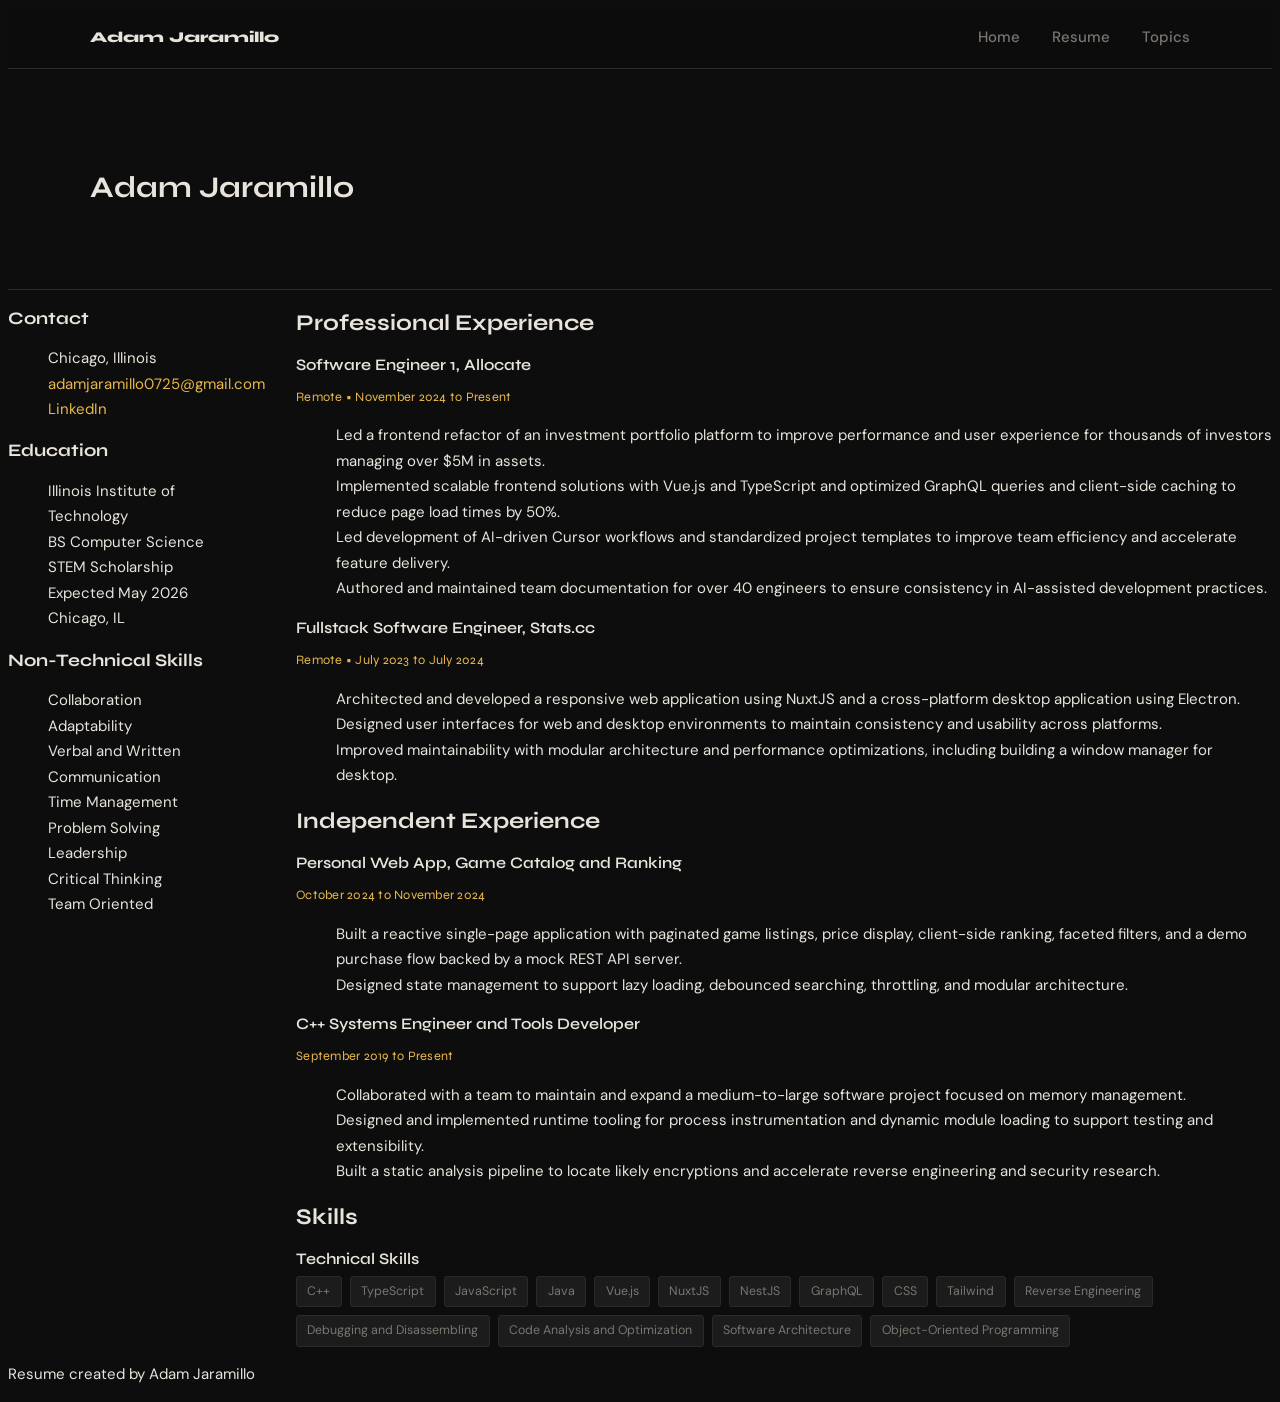
==== commit c3ed0dac: "feat: create skill tags for resume skills" ====
--- a/resume.html
+++ b/resume.html
@@ -97,7 +97,7 @@
             <h2>Skills</h2>
             <div class="resume-entry">
               <h3>Technical Skills</h3>
-              <div>
+              <div class="skill-tags">
                 <span>C++</span>
                 <span>TypeScript</span>
                 <span>JavaScript</span>
--- a/styles.css
+++ b/styles.css
@@ -198,4 +198,22 @@
   margin-bottom: .6rem;
   font-family: var(--display);
   letter-spacing: .02em;
+}
+
+/* Resume Skills */
+.skill-tags {
+  display: flex;
+  flex-wrap: wrap;
+  gap: .5rem;
+  margin-top: .5rem;
+}
+ 
+.skill-tags span {
+  background: var(--bg-3);
+  border: 1px solid var(--border);
+  color: var(--muted);
+  font-size: .775rem;
+  padding: .25rem .65rem;
+  border-radius: 3px;
+  transition: border-color .2s, color .2s;
 }
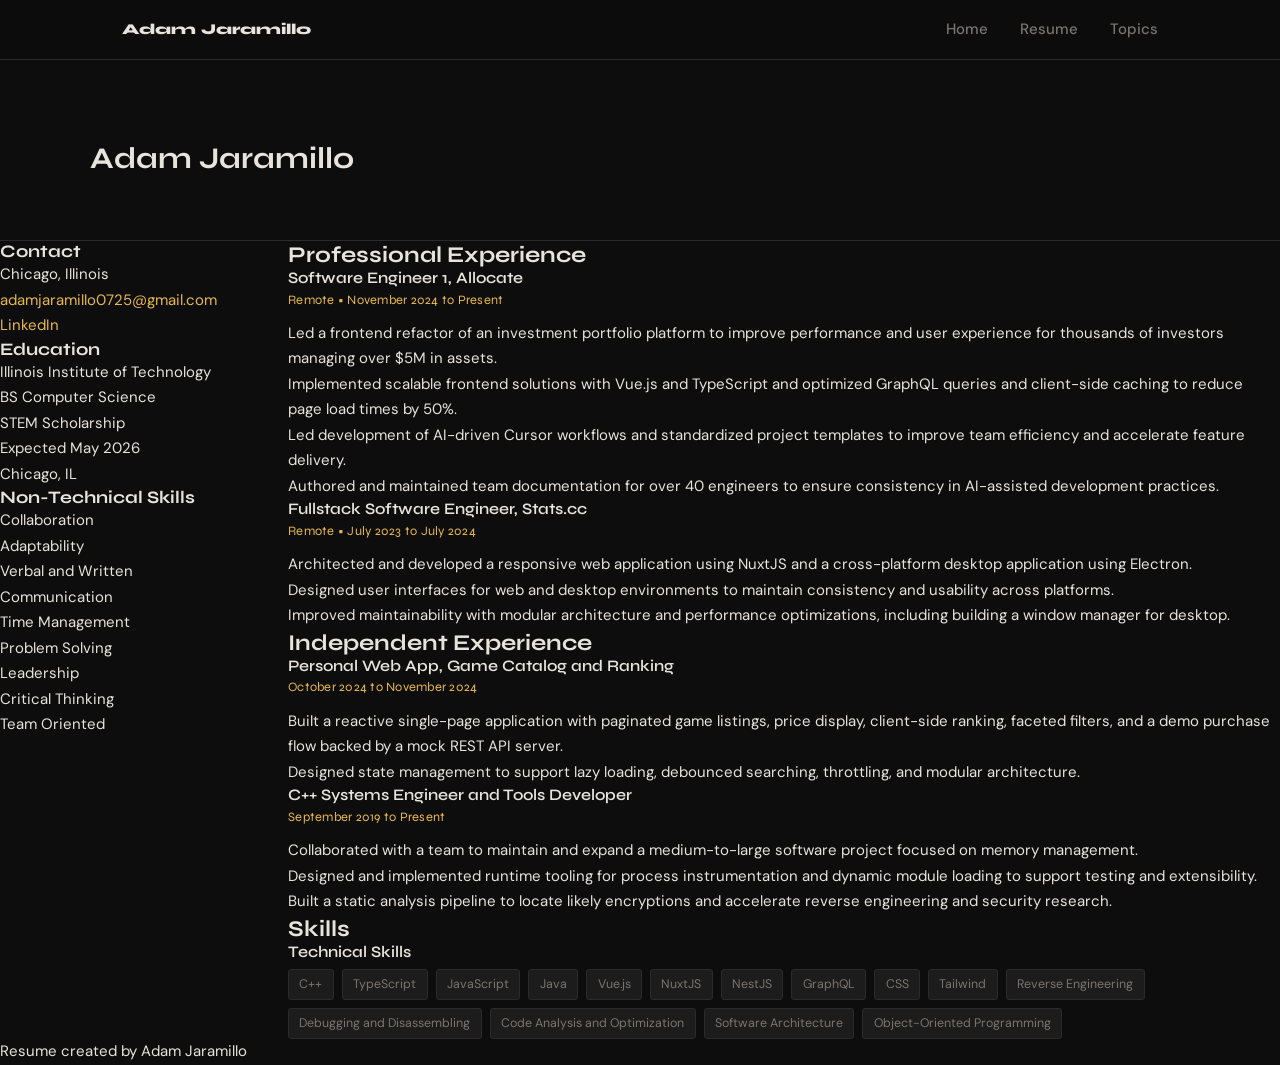
==== commit b64d3e16: "refactor: add css folder for styles and reset" ====
--- a/resume.html
+++ b/resume.html
@@ -3,7 +3,8 @@
   <head>
     <meta charset="UTF-8">
     <title>Resume</title>
-    <link rel="stylesheet" href="styles.css">
+    <link rel="stylesheet" href="css/reset.css">
+    <link rel="stylesheet" href="css/styles.css">
   </head>
   <body>
     <nav>
--- a/css/styles.css
+++ b/css/styles.css
@@ -0,0 +1,248 @@
+@import url('https://fonts.googleapis.com/css2?family=Syne:wght@400;600;700;800&family=DM+Sans:ital,opsz,wght@0,9..40,300;0,9..40,400;0,9..40,500;1,9..40,300&display=swap');
+
+/* Variables */
+:root {
+  --bg:            #0d0d0d;
+  --bg-3:          #1c1c1c;
+  --text:          #e8e4dc;
+  --accent:        #e8b84b;
+  --accent-dim:    #b08c2e;
+  --border:        #2a2a2a;
+  --muted:         #7a7570;
+  --sans: 'DM Sans', sans-serif;
+  --display: 'Syne', sans-serif;
+  --radius:        6px;
+  --nav-h:         60px;
+}
+
+/* Design */
+body {
+  background: var(--bg);
+  color: var(--text);
+  font-family: var(--sans);
+  font-size: 15px;
+  line-height: 1.7;
+}
+
+a {
+  color: var(--accent);
+  text-decoration: none;
+  transition: color 0.2s;
+}
+
+a:hover {
+  color: var(--accent-dim);
+}
+
+img,
+video {
+  max-width: 100%;
+  height: auto;
+  display: block;
+  border-radius: var(--radius);
+}
+
+ul {
+  list-style: none;
+}
+
+h1,
+h2,
+h3,
+h4 {
+  font-family: var(--display);
+  font-weight: 700;
+  line-height: 1.2;
+}
+
+/* Nav */
+nav {
+  position: sticky;
+  top: 0;
+  z-index: 100;
+  background: rgba(13,13,13,.85);
+  border-bottom: 1px solid var(--border);
+  height: var(--nav-h);
+}
+ 
+nav > div {
+  max-width: 1100px;
+  margin: 0 auto;
+  padding: 0 2rem;
+  height: 100%;
+  display: flex;
+  align-items: center;
+  justify-content: space-between;
+}
+ 
+nav span {
+  font-family: var(--display);
+  font-weight: 800;
+  color: var(--text);
+}
+ 
+nav ul {
+  display: flex;
+  gap: 2rem;
+}
+ 
+nav ul li a {
+  font-weight: 500;
+  color: var(--muted);
+}
+ 
+nav ul li a:hover { 
+  color: var(--accent); 
+}
+
+/* Header */
+header {
+  padding: 5rem 2rem 4rem;
+  border-bottom: 1px solid var(--border);
+}
+ 
+header > div {
+  max-width: 1100px;
+  margin: 0 auto;
+}
+ 
+header p {
+  font-size: 1.05rem;
+  color: var(--muted);
+  margin-bottom: 1.5rem;
+}
+ 
+header a:hover { 
+  background: var(--accent-dim); 
+  color: #0d0d0d; 
+}
+ 
+/* Cards */
+.cards {
+  display: grid;
+  grid-template-columns: repeat(auto-fill, minmax(280px, 1fr));
+  gap: 1.5rem;
+  margin-top: 1.5rem;
+}
+
+.card {
+  background: var(--bg-2);
+  border: 1px solid var(--border);
+  border-radius: var(--radius);
+  padding: 1.5rem;
+  transition: border-color 0.2s, transform 0.2s;
+}
+
+.card:hover {
+  border-color: var(--accent);
+  transform: translateY(-2px);
+}
+
+.card h2 {
+  font-size: 1.2rem;
+  margin-bottom: 0.75rem;
+  border: none;
+  padding: 0;
+}
+
+.card ul li {
+  color: var(--muted);
+  font-size: 0.9rem;
+  padding: 0.2rem 0;
+  padding-left: 1rem;
+  position: relative;
+}
+
+.card ul li::before {
+  content: '–';
+  position: absolute;
+  left: 0;
+  color: var(--accent);
+}
+
+.card p,
+.card figcaption {
+  color: var(--muted);
+  font-size: 0.9rem;
+}
+
+.card figure {
+  margin-top: 1rem;
+}
+
+.card figure img,
+.card figure video {
+  width: 100%;
+  border-radius: var(--radius);
+  margin-bottom: 0.5rem;
+}
+
+/* Resume */
+.resume-grid {
+  display: grid;
+  grid-template-columns: 240px 1fr;
+  gap: 3rem;
+  align-items: start;
+}
+
+.resume-entry h3 {
+  font-size: 1rem;
+  font-weight: 600;
+  color: var(--text);
+  margin-bottom: .15rem;
+}
+ 
+.resume-entry p {
+  font-size: .8rem;
+  color: var(--accent);
+  margin-bottom: .6rem;
+  font-family: var(--display);
+  letter-spacing: .02em;
+}
+
+/* Resume Skills */
+.skill-tags {
+  display: flex;
+  flex-wrap: wrap;
+  gap: .5rem;
+  margin-top: .5rem;
+}
+ 
+.skill-tags span {
+  background: var(--bg-3);
+  border: 1px solid var(--border);
+  color: var(--muted);
+  font-size: .775rem;
+  padding: .25rem .65rem;
+  border-radius: 3px;
+  transition: border-color .2s, color .2s;
+}
+
+/* Topics  */
+.articles-grid {
+  display: grid;
+  gap: 1.5rem;
+}
+
+article {
+  background: var(--bg-2);
+  border: 1px solid var(--border);
+  border-radius: var(--radius);
+  padding: 1.75rem;
+}
+
+article > div:first-child {
+  font-family: var(--display);
+  font-size: 1.15rem;
+  font-weight: 700;
+  color: var(--text);
+  margin-bottom: 1rem;
+  letter-spacing: -.01em;
+}
+ 
+article p {
+  color: var(--muted);
+  font-size: .925rem;
+  margin-bottom: .6rem;
+  max-width: 700px;
+}
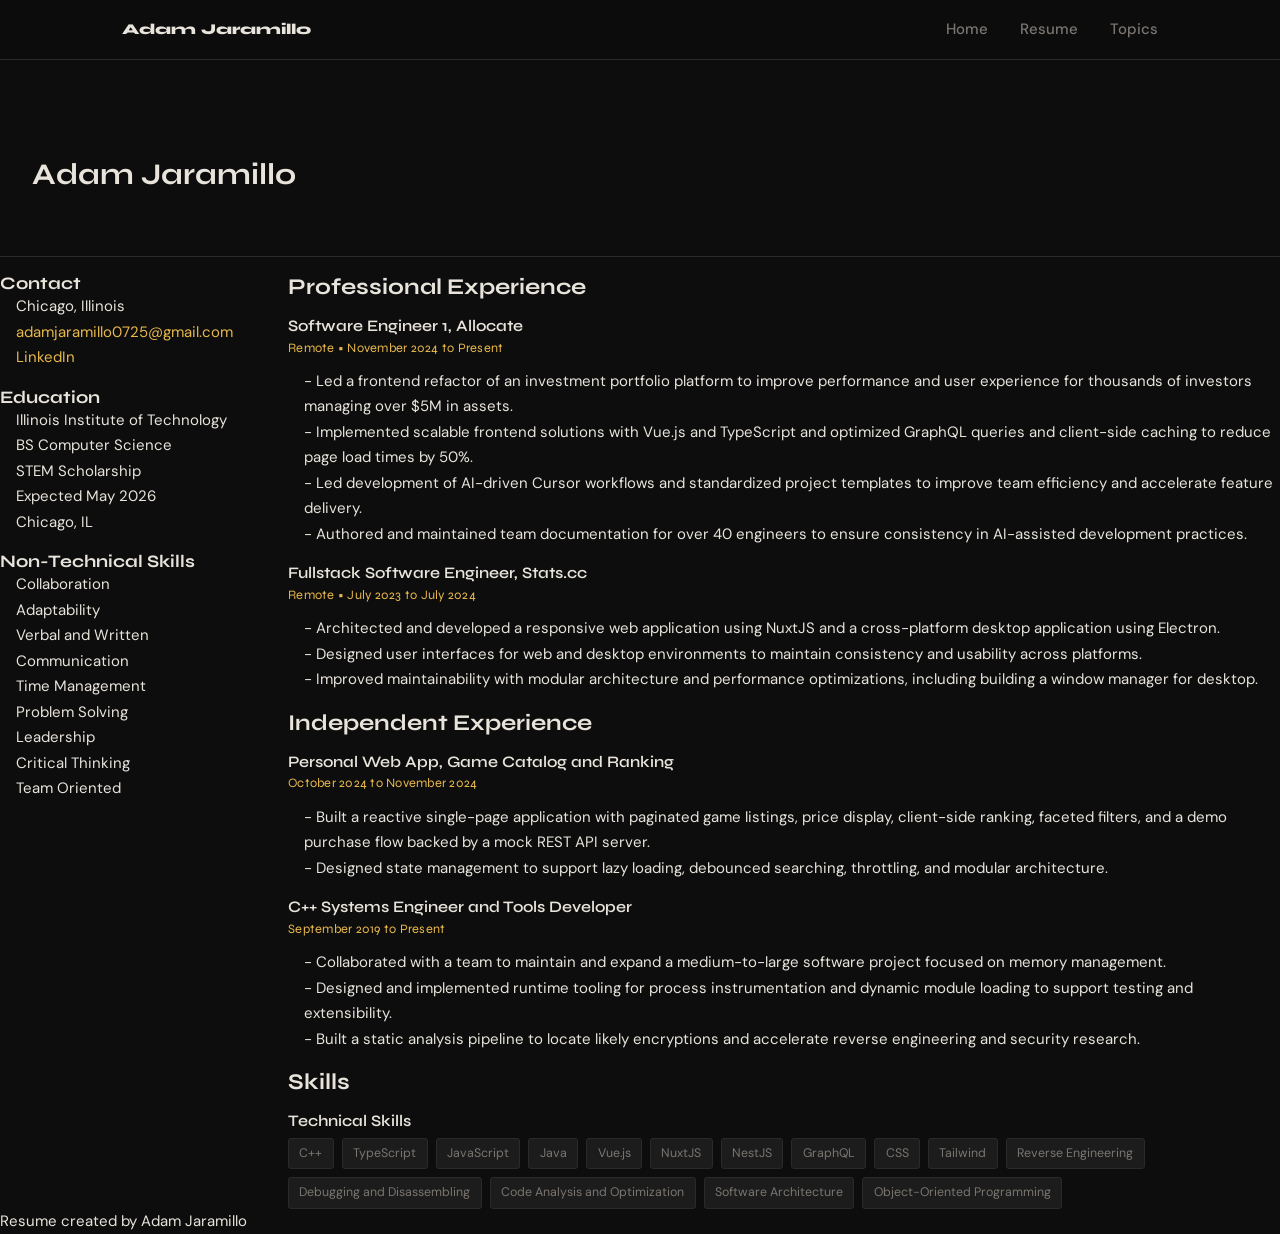
==== commit f8663ad3: "fix: add better spacing after reset" ====
--- a/resume.html
+++ b/resume.html
@@ -58,19 +58,19 @@
               <h3>Software Engineer 1, Allocate</h3>
               <p>Remote &bull; November 2024 to Present</p>
               <ul>
-                <li>Led a frontend refactor of an investment portfolio platform to improve performance and user experience for thousands of investors managing over $5M in assets.</li>
-                <li>Implemented scalable frontend solutions with Vue.js and TypeScript and optimized GraphQL queries and client-side caching to reduce page load times by 50%.</li>
-                <li>Led development of AI-driven Cursor workflows and standardized project templates to improve team efficiency and accelerate feature delivery.</li>
-                <li>Authored and maintained team documentation for over 40 engineers to ensure consistency in AI-assisted development practices.</li>
+                <li>- Led a frontend refactor of an investment portfolio platform to improve performance and user experience for thousands of investors managing over $5M in assets.</li>
+                <li>- Implemented scalable frontend solutions with Vue.js and TypeScript and optimized GraphQL queries and client-side caching to reduce page load times by 50%.</li>
+                <li>- Led development of AI-driven Cursor workflows and standardized project templates to improve team efficiency and accelerate feature delivery.</li>
+                <li>- Authored and maintained team documentation for over 40 engineers to ensure consistency in AI-assisted development practices.</li>
               </ul>
             </div>
             <div class="resume-entry">
               <h3>Fullstack Software Engineer, Stats.cc</h3>
               <p>Remote &bull; July 2023 to July 2024</p>
               <ul>
-                <li>Architected and developed a responsive web application using NuxtJS and a cross-platform desktop application using Electron.</li>
-                <li>Designed user interfaces for web and desktop environments to maintain consistency and usability across platforms.</li>
-                <li>Improved maintainability with modular architecture and performance optimizations, including building a window manager for desktop.</li>
+                <li>- Architected and developed a responsive web application using NuxtJS and a cross-platform desktop application using Electron.</li>
+                <li>- Designed user interfaces for web and desktop environments to maintain consistency and usability across platforms.</li>
+                <li>- Improved maintainability with modular architecture and performance optimizations, including building a window manager for desktop.</li>
               </ul>
             </div>
           </section>
@@ -80,17 +80,17 @@
               <h3>Personal Web App, Game Catalog and Ranking</h3>
               <p>October 2024 to November 2024</p>
               <ul>
-                <li>Built a reactive single-page application with paginated game listings, price display, client-side ranking, faceted filters, and a demo purchase flow backed by a mock REST API server.</li>
-                <li>Designed state management to support lazy loading, debounced searching, throttling, and modular architecture.</li>
+                <li>- Built a reactive single-page application with paginated game listings, price display, client-side ranking, faceted filters, and a demo purchase flow backed by a mock REST API server.</li>
+                <li>- Designed state management to support lazy loading, debounced searching, throttling, and modular architecture.</li>
               </ul>
             </div>
             <div class="resume-entry">
               <h3>C++ Systems Engineer and Tools Developer</h3>
               <p>September 2019 to Present</p>
               <ul>
-                <li>Collaborated with a team to maintain and expand a medium-to-large software project focused on memory management.</li>
-                <li>Designed and implemented runtime tooling for process instrumentation and dynamic module loading to support testing and extensibility.</li>
-                <li>Built a static analysis pipeline to locate likely encryptions and accelerate reverse engineering and security research.</li>
+                <li>- Collaborated with a team to maintain and expand a medium-to-large software project focused on memory management.</li>
+                <li>- Designed and implemented runtime tooling for process instrumentation and dynamic module loading to support testing and extensibility.</li>
+                <li>- Built a static analysis pipeline to locate likely encryptions and accelerate reverse engineering and security research.</li>
               </ul>
             </div>
           </section>
--- a/css/styles.css
+++ b/css/styles.css
@@ -50,6 +50,7 @@
 h2,
 h3,
 h4 {
+  padding-top: 1rem;
   font-family: var(--display);
   font-weight: 700;
   line-height: 1.2;
@@ -103,7 +104,6 @@
  
 header > div {
   max-width: 1100px;
-  margin: 0 auto;
 }
  
 header p {
@@ -117,12 +117,18 @@
   color: #0d0d0d; 
 }
  
+/* Home page*/
+main > section > div {
+  margin-left: 2rem;
+}
+
 /* Cards */
 .cards {
   display: grid;
   grid-template-columns: repeat(auto-fill, minmax(280px, 1fr));
   gap: 1.5rem;
   margin-top: 1.5rem;
+  margin-left: 2rem;
 }
 
 .card {
@@ -185,6 +191,13 @@
   align-items: start;
 }
 
+aside ul {
+  margin-left: 1rem;
+}
+
+.resume-entry ul {
+  margin-left: 1rem;
+}
 .resume-entry h3 {
   font-size: 1rem;
   font-weight: 600;
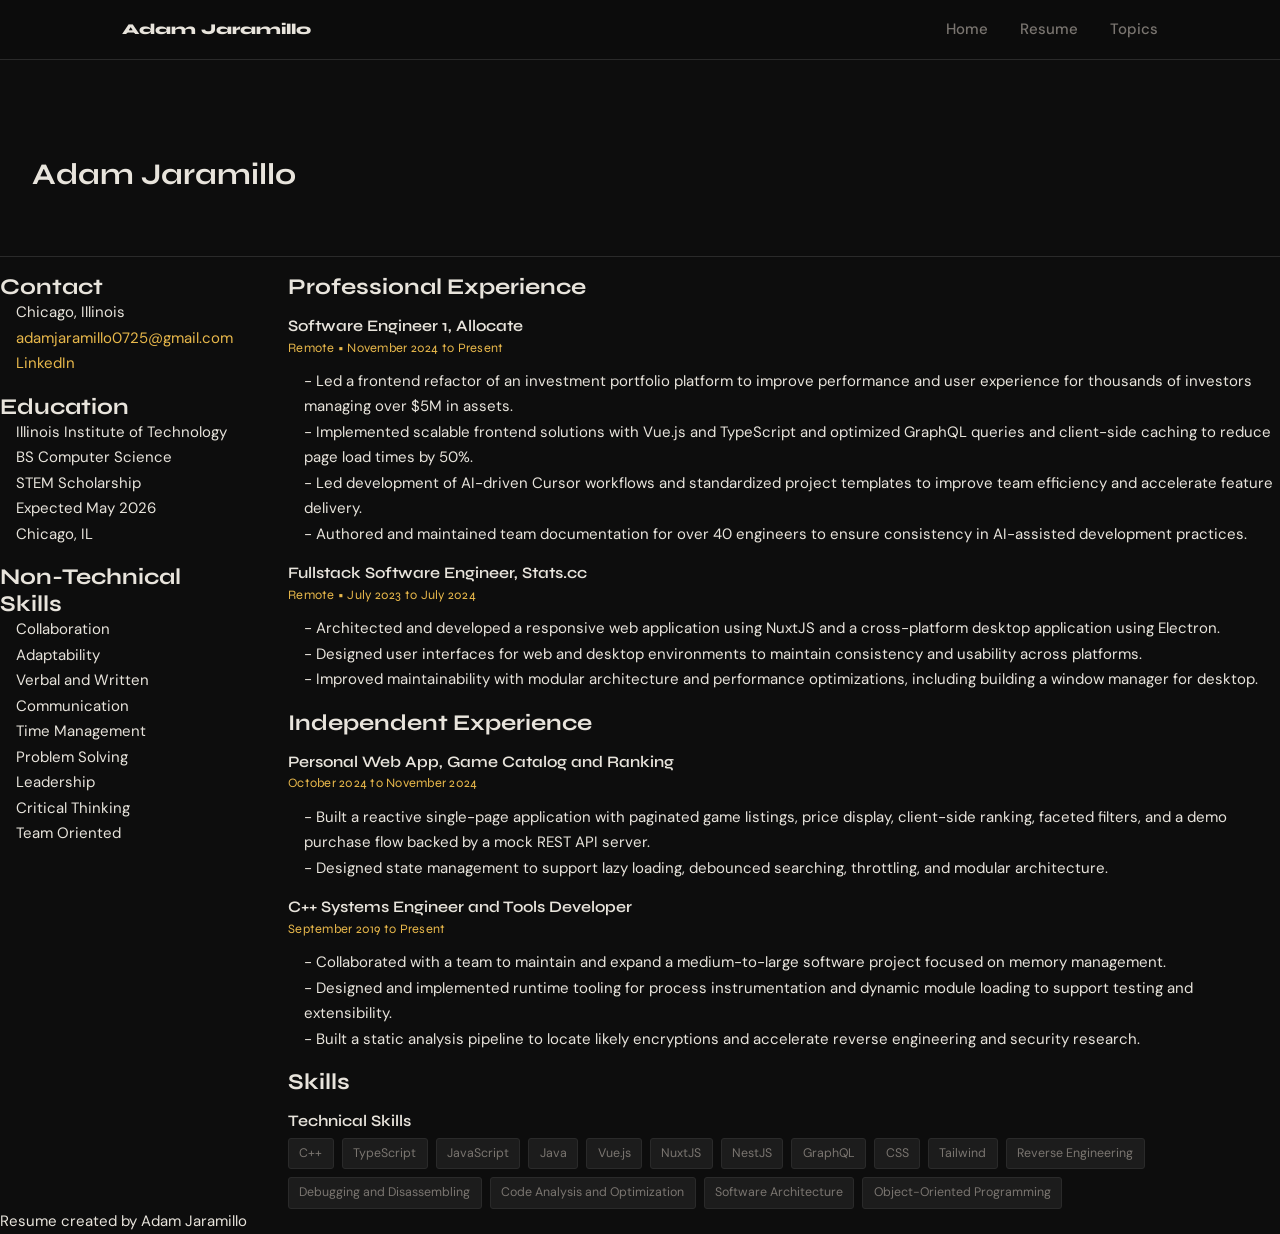
==== commit 59710323: "fix: changed heading level" ====
--- a/resume.html
+++ b/resume.html
@@ -25,13 +25,13 @@
     <main>
       <div class="resume-grid">
         <aside>
-          <h3>Contact</h3>
+          <h2>Contact</h2>
           <ul>
             <li>Chicago, Illinois</li>
             <li><a href="mailto:adamjaramillo0725@gmail.com">adamjaramillo0725@gmail.com</a></li>
             <li><a href="https://www.linkedin.com/in/adam-jaramillo-408891251" target="_blank">LinkedIn</a></li>
           </ul>
-          <h3>Education</h3>
+          <h2>Education</h2>
           <ul>
             <li>Illinois Institute of Technology</li>
             <li>BS Computer Science</li>
@@ -39,7 +39,7 @@
             <li>Expected May 2026</li>
             <li>Chicago, IL</li>
           </ul>
-          <h3>Non-Technical Skills</h3>
+          <h2>Non-Technical Skills</h2>
           <ul>
             <li>Collaboration</li>
             <li>Adaptability</li>
